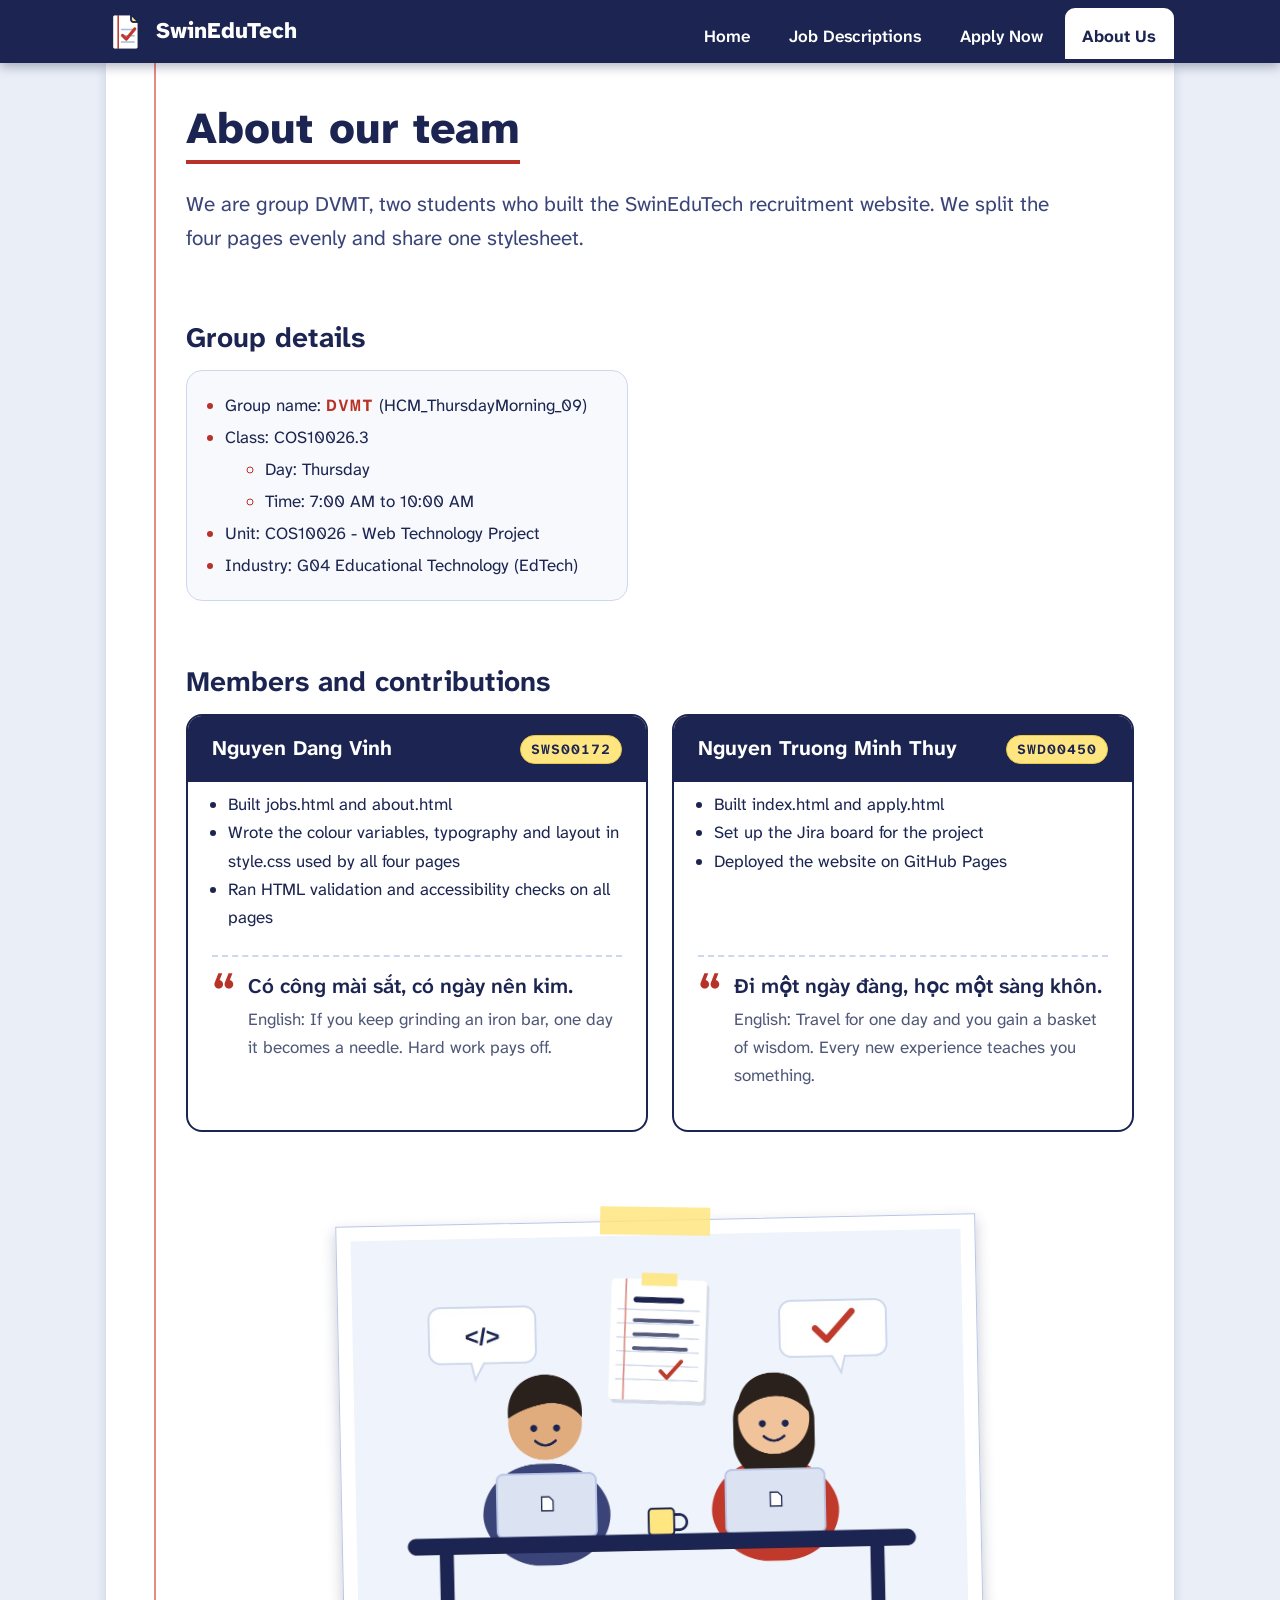
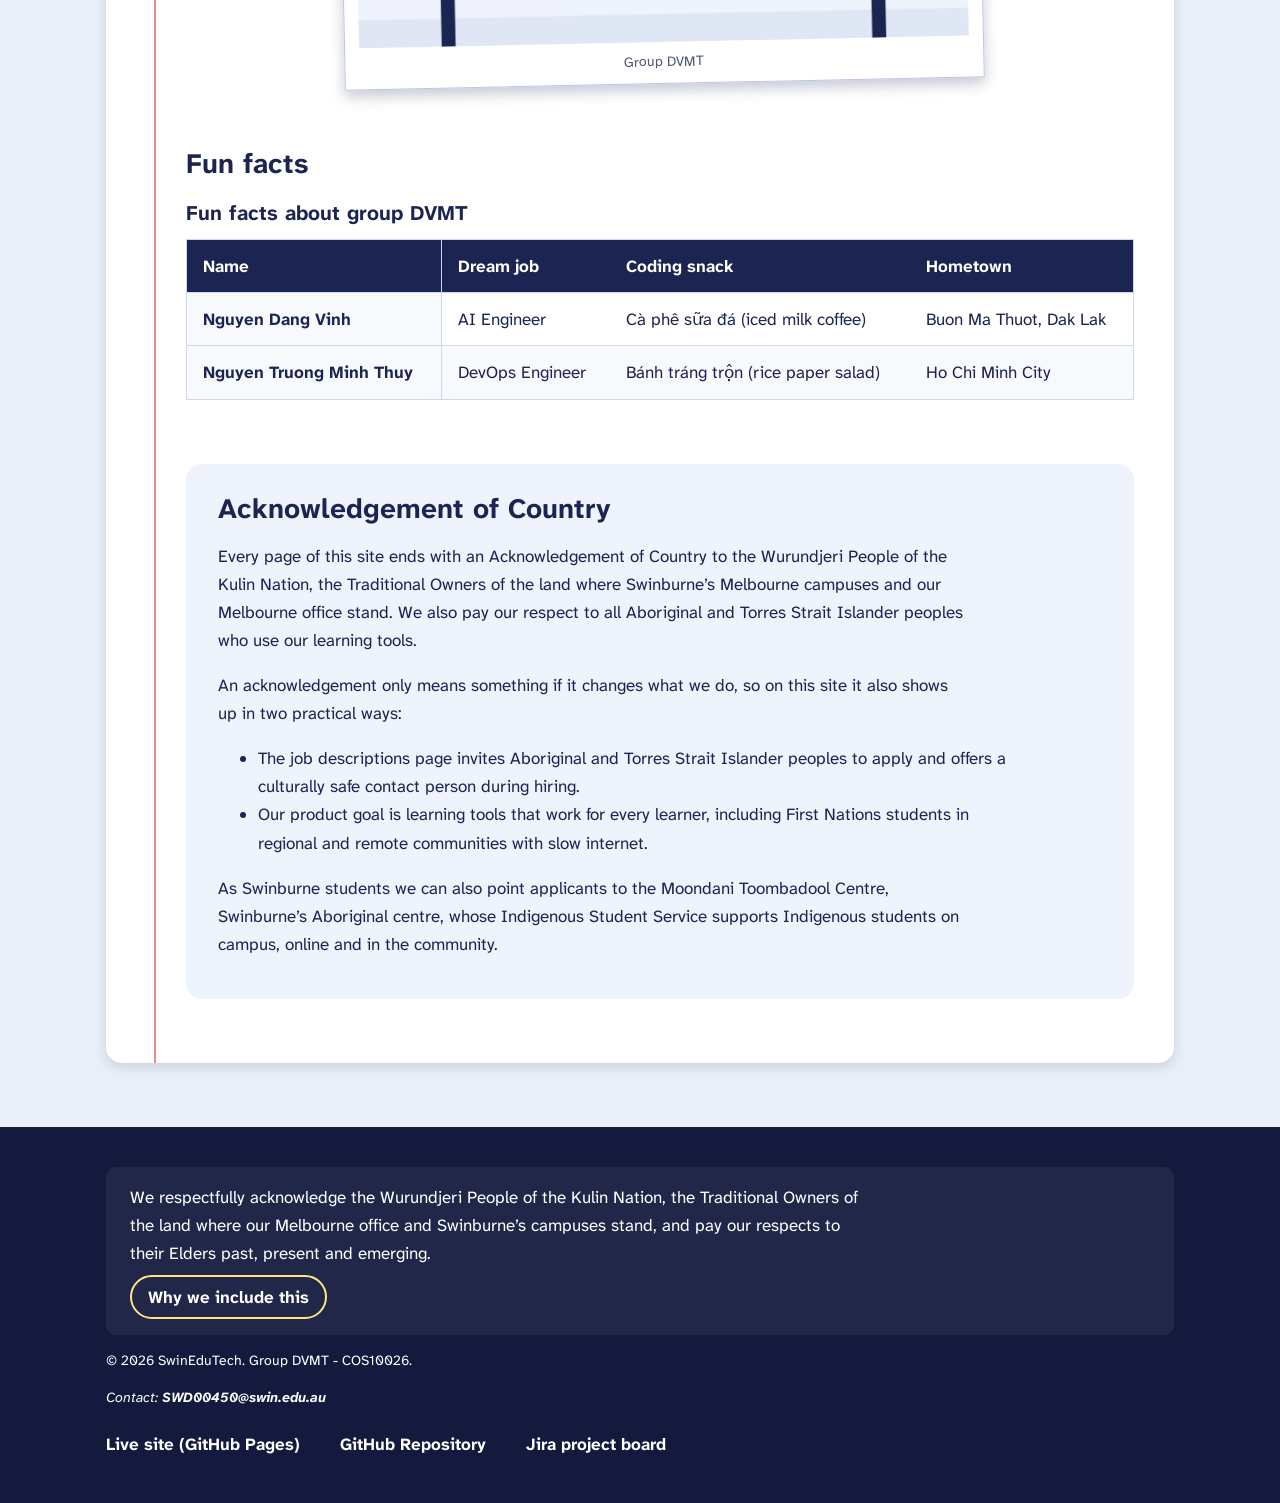
==== about.html @ c642e3eb "HCM-12: project2 folder structure from Part 1" ====
<!DOCTYPE html>
<html lang="en">
<head>
  <!-- About page. Author: Nguyen Dang Vinh (Group DVMT). References: MDN Web Docs, W3C WAI -->
  <meta charset="UTF-8">
  <meta name="viewport" content="width=device-width, initial-scale=1">
  <meta name="description" content="Meet group DVMT, the two Swinburne students who built the SwinEduTech recruitment website for COS10026 Web Technology Project.">
  <meta name="keywords" content="SwinEduTech, DVMT, about, team, COS10026, Swinburne">
  <meta name="author" content="Nguyen Dang Vinh">
  <meta name="theme-color" content="#1c2551">
  <link rel="canonical" href="https://nguyentruongminhthuy.github.io/web_cos10026/about.html">
  <title>SwinEduTech - About Us</title>

  <!-- Favicon -->
  <link rel="icon" href="images/logo.png" type="image/png">
  <link rel="icon" href="images/logo.svg" type="image/svg+xml">
  <link rel="apple-touch-icon" href="images/apple-touch-icon.png">

  <!-- Fonts: Atkinson Hyperlegible (Braille Institute) -->
  <link rel="preconnect" href="https://fonts.googleapis.com">
  <link rel="preconnect" href="https://fonts.gstatic.com" crossorigin>
  <link href="https://fonts.googleapis.com/css2?family=Atkinson+Hyperlegible+Mono:wght@700&amp;family=Atkinson+Hyperlegible+Next:wght@400;600;700;800&amp;display=swap" rel="stylesheet">
  <link rel="stylesheet" href="styles/style.css">

  <!-- Embedded CSS -->
  <style>
    .members dd ul {
      padding-left: var(--space-md);
      margin: var(--space-sm) 0 0;
    }
  </style>
</head>

<body id="about-page">
  <a class="skip-link" href="#main-content">Skip to main content</a>

  <!-- Header section -->
  <header class="site-header">
    <div class="header-inner">
      <a href="index.html" class="brand">
        <img src="images/logo.png" alt="" width="40" height="40">
        <span translate="no">SwinEduTech</span>
      </a>
      <nav class="main-nav" aria-label="Main">
        <ul>
          <li><a href="index.html">Home</a></li>
          <li><a href="jobs.html">Job Descriptions</a></li>
          <li><a href="apply.html">Apply Now</a></li>
          <li><a href="about.html" aria-current="page">About Us</a></li>
        </ul>
      </nav>
    </div>
  </header>

  <main id="main-content">
    <h1>About our team</h1>
    <p class="lead">We are group DVMT, two students who built the SwinEduTech recruitment website. We split the four pages evenly and share one stylesheet.</p>

    <!-- Group details (nested list) -->
    <section class="group-info" aria-labelledby="group-heading">
      <h2 id="group-heading">Group details</h2>
      <ul>
        <!-- Inline CSS -->
        <li>Group name: <strong style="color: #b83227; font-family: var(--font-mono); letter-spacing: 1px;">DVMT</strong> (HCM_ThursdayMorning_09)</li>
        <li>Class: COS10026.3
          <ul>
            <li>Day: Thursday</li>
            <li>Time: 7:00 AM to 10:00 AM</li>
          </ul>
        </li>
        <li>Unit: COS10026 - Web Technology Project</li>
        <li>Industry: G04 Educational Technology (EdTech)</li>
      </ul>
    </section>

    <section aria-labelledby="members-heading">
      <h2 id="members-heading">Members and contributions</h2>
      <!-- Members (definition list) -->
      <dl class="members">
        <div class="member">
          <dt>Nguyen Dang Vinh <span class="student-id">SWS00172</span></dt>
          <dd>
            <ul>
              <li>Built jobs.html and about.html</li>
              <li>Wrote the colour variables, typography and layout in style.css used by all four pages</li>
              <li>Ran HTML validation and accessibility checks on all pages</li>
            </ul>
          </dd>
          <dd>
            <blockquote lang="vi">
              <p>Có công mài sắt, có ngày nên kim.</p>
            </blockquote>
            <p class="translation">English: If you keep grinding an iron bar, one day it becomes a needle. Hard work pays off.</p>
          </dd>
        </div>

        <div class="member">
          <dt>Nguyen Truong Minh Thuy <span class="student-id">SWD00450</span></dt>
          <dd>
            <ul>
              <li>Built index.html and apply.html</li>
              <li>Set up the Jira board for the project</li>
              <li>Deployed the website on GitHub Pages</li>
            </ul>
          </dd>
          <dd>
            <blockquote lang="vi">
              <p>Đi một ngày đàng, học một sàng khôn.</p>
            </blockquote>
            <p class="translation">English: Travel for one day and you gain a basket of wisdom. Every new experience teaches you something.</p>
          </dd>
        </div>
      </dl>
    </section>

    <!-- Group photo -->
    <figure class="group-photo">
      <img src="images/group-photo.jpg" alt="Illustration of Nguyen Dang Vinh and Nguyen Truong Minh Thuy working on laptops at the same desk" width="640" height="431" loading="lazy">
      <figcaption>Group DVMT</figcaption>
    </figure>

    <!-- Fun facts table -->
    <section aria-labelledby="facts-heading">
      <h2 id="facts-heading">Fun facts</h2>
      <div class="table-wrap" tabindex="0" role="region" aria-label="Fun facts table">
        <table class="data-table">
          <caption>Fun facts about group DVMT</caption>
          <thead>
            <tr>
              <th scope="col">Name</th>
              <th scope="col">Dream job</th>
              <th scope="col">Coding snack</th>
              <th scope="col">Hometown</th>
            </tr>
          </thead>
          <tbody>
            <tr>
              <th scope="row">Nguyen Dang Vinh</th>
              <td>AI Engineer</td>
              <td><span lang="vi">Cà phê sữa đá</span> (iced milk coffee)</td>
              <td>Buon Ma Thuot, Dak Lak</td>
            </tr>
            <tr>
              <th scope="row">Nguyen Truong Minh Thuy</th>
              <td>DevOps Engineer</td>
              <td><span lang="vi">Bánh tráng trộn</span> (rice paper salad)</td>
              <td>Ho Chi Minh City</td>
            </tr>
          </tbody>
        </table>
      </div>
    </section>

    <!-- Acknowledgement of Country -->
    <section class="country" aria-labelledby="country-heading">
      <h2 id="country-heading">Acknowledgement of Country</h2>
      <p>Every page of this site ends with an Acknowledgement of Country to the Wurundjeri People of the Kulin Nation, the Traditional Owners of the land where Swinburne’s Melbourne campuses and our Melbourne office stand. We also pay our respect to all Aboriginal and Torres Strait Islander peoples who use our learning tools.</p>
      <p>An acknowledgement only means something if it changes what we do, so on this site it also shows up in two practical ways:</p>
      <ul>
        <li>The job descriptions page invites Aboriginal and Torres Strait Islander peoples to apply and offers a culturally safe contact person during hiring.</li>
        <li>Our product goal is learning tools that work for every learner, including First Nations students in regional and remote communities with slow internet.</li>
      </ul>
      <p>As Swinburne students we can also point applicants to the Moondani Toombadool Centre, Swinburne’s Aboriginal centre, whose Indigenous Student Service supports Indigenous students on campus, online and in the community.</p>
    </section>
  </main>

  <!-- Footer section -->
  <footer class="site-footer">
    <div class="acknowledgement">
      <p>We respectfully acknowledge the Wurundjeri People of the Kulin Nation, the Traditional Owners of the land where our Melbourne office and Swinburne’s campuses stand, and pay our respects to their Elders past, present and emerging. <a href="about.html#country-heading">Why we include this</a></p>
    </div>
    <p>&copy; 2026 SwinEduTech. Group DVMT - COS10026.</p>
    <p class="contact">Contact: <a href="mailto:SWD00450@swin.edu.au">SWD00450@swin.edu.au</a></p>
    <ul>
      <li><a href="https://nguyentruongminhthuy.github.io/web_cos10026/">Live site (GitHub Pages)</a></li>
      <li><a href="https://github.com/nguyentruongminhthuy/web_cos10026">GitHub Repository</a></li>
      <li><a href="https://student-team-dvj5yzgb.atlassian.net/jira/software/projects/KAN/boards/2">Jira project board</a></li>
    </ul>
  </footer>
</body>
</html>
---- styles/style.css ----
/* SwinEduTech stylesheet
   References: W3C WAI Tutorials */

/* Variables */
:root {
  --ink: #1c2551;
  --ink-soft: #3a4478;
  --ink-muted: #4f5878;
  --ink-dark: #131a3d;
  --red: #b83227;
  --red-line: #e58b82;
  --rule: #cdd8ee;
  --paper: #ffffff;
  --paper-tint: #f7f9fd;
  --desk: #e9eef7;
  --sticky: #ffe680;
  --sticky-edge: #e9c84a;

  --font-main: "Atkinson Hyperlegible Next", "Segoe UI", Arial, sans-serif;
  --font-mono: "Atkinson Hyperlegible Mono", Consolas, "Courier New", monospace;

  --text-sm: 0.875rem;
  --text-base: 1.0625rem;
  --text-lg: 1.3rem;
  --text-xl: 1.75rem;
  --text-xxl: 2.75rem;

  --space-xs: 0.25rem;
  --space-sm: 0.5rem;
  --space-md: 1rem;
  --space-lg: 1.5rem;
  --space-xl: 2.5rem;
  --space-xxl: 4rem;

  --max-width: 1100px;
  --page-width: 1068px;
  --radius: 10px;
  --radius-lg: 16px;
}

/* Base */
* {
  box-sizing: border-box;
}

body {
  margin: 0;
  background-color: var(--desk);
  color: var(--ink);
  font-family: var(--font-main);
  font-size: var(--text-base);
  line-height: 1.65;
}

html {
  scroll-padding-top: 7.5rem;
}

img {
  display: block;
  max-width: 100%;
  height: auto;
}

/* Typography */
h1,
h2,
h3,
h4 {
  line-height: 1.2;
}

h1 {
  display: inline-block;
  margin: 0;
  padding-bottom: var(--space-xs);
  border-bottom: 4px solid var(--red);
  font-size: var(--text-xxl);
  font-weight: 800;
}

h1 + p {
  margin-top: var(--space-lg);
}

h2 {
  font-size: var(--text-xl);
  font-weight: 700;
  margin: var(--space-xxl) 0 var(--space-md);
}

h3 {
  font-size: var(--text-lg);
  font-weight: 700;
  margin: var(--space-lg) 0 var(--space-sm);
}

h4 {
  font-size: var(--text-base);
  font-weight: 700;
  margin: var(--space-md) 0 var(--space-xs);
}

p,
li,
dd {
  max-width: 68ch;
}

.lead {
  font-size: var(--text-lg);
  color: var(--ink-soft);
}

a {
  color: var(--ink);
  text-decoration-color: var(--red);
}

a:hover {
  color: var(--red);
}

.hint {
  margin: 0;
  font-size: var(--text-sm);
  color: var(--ink-muted);
}

.req {
  color: var(--red);
  font-weight: 800;
}

/* Header and navigation */
.site-header {
  position: sticky;
  top: 0;
  z-index: 50;
  background-color: var(--ink);
  color: #ffffff;
  box-shadow: 0 4px 10px rgba(19, 26, 61, 0.3);
}

.header-inner {
  max-width: var(--max-width);
  margin: 0 auto;
  padding: var(--space-sm) var(--space-md) 0;
  display: flex;
  flex-wrap: wrap;
  align-items: flex-end;
  justify-content: space-between;
  gap: 0 var(--space-lg);
}

.brand {
  display: flex;
  align-items: center;
  gap: 0.65rem;
  min-height: 44px;
  margin-bottom: 0.6rem;
  color: #ffffff;
  font-size: 1.4rem;
  font-weight: 800;
  text-decoration: none;
}

.brand:hover {
  color: var(--sticky);
}

.main-nav ul {
  list-style: none;
  margin: 0;
  padding: 0;
  display: flex;
  flex-wrap: wrap;
  gap: var(--space-xs);
}

.main-nav a {
  display: block;
  min-height: 44px;
  padding: 0.6rem 1.1rem;
  border-top: 4px solid transparent;
  border-bottom: 4px solid transparent;
  border-radius: var(--radius) var(--radius) 0 0;
  color: #ffffff;
  font-weight: 600;
  text-decoration: none;
}

.main-nav a:not([aria-current]):hover {
  background-color: rgba(255, 255, 255, 0.12);
}

.main-nav a[aria-current="page"] {
  background-color: var(--paper);
  border-top-color: var(--paper);
  border-bottom-color: var(--ink);
  color: var(--ink);
  font-weight: 700;
}

/* Main content */
main {
  position: relative;
  max-width: var(--page-width);
  margin: 0 auto var(--space-xxl);
  padding: var(--space-xl) var(--space-xl) var(--space-xxl) 5rem;
  background-color: var(--paper);
  border-radius: 0 0 var(--radius-lg) var(--radius-lg);
  box-shadow: 0 4px 12px rgba(28, 37, 81, 0.15);
}

main::before {
  content: "";
  position: absolute;
  top: 0;
  bottom: 0;
  left: 3rem;
  width: 2px;
  background-color: var(--red-line);
}

/* Footer */
.site-footer {
  background-color: var(--ink-dark);
  color: #ffffff;
  padding: var(--space-xl) var(--space-md) var(--space-lg);
}

.site-footer > * {
  max-width: var(--page-width);
  margin-left: auto;
  margin-right: auto;
}

.site-footer p {
  font-size: var(--text-sm);
}

.site-footer .contact {
  font-style: italic;
}

.site-footer ul {
  list-style: none;
  padding: 0;
  display: flex;
  flex-wrap: wrap;
  gap: var(--space-xs) var(--space-xl);
}

.site-footer a {
  color: #ffffff;
  font-weight: 700;
  text-decoration: none;
}

.site-footer a:hover {
  color: var(--sticky);
}

.site-footer li a {
  display: inline-block;
  padding: var(--space-xs) 0;
}

/* Acknowledgement of Country */
.acknowledgement {
  padding: var(--space-md) var(--space-lg);
  border-radius: var(--radius);
  background-color: rgba(255, 255, 255, 0.06);
}

.site-footer .acknowledgement p {
  margin: 0;
  font-size: var(--text-base);
}

.acknowledgement a {
  display: flex;
  align-items: center;
  width: fit-content;
  min-height: 44px;
  margin-top: var(--space-sm);
  padding: 0 var(--space-md);
  border: 2px solid var(--sticky);
  border-radius: 999px;
}

.acknowledgement a:hover {
  background-color: var(--sticky);
  color: var(--ink-dark);
}

/* Buttons */
.btn {
  display: inline-block;
  min-height: 44px;
  margin-top: var(--space-lg);
  padding: 0.6rem 1.4rem;
  background-color: var(--ink);
  color: #ffffff;
  border: 0;
  border-radius: var(--radius);
  box-shadow: 0 4px 0 var(--red);
  font-family: inherit;
  font-size: 1.05rem;
  font-weight: 700;
  text-decoration: none;
  transition: background-color 0.15s;
}

.btn:hover {
  background-color: #263170;
  color: #ffffff;
}

.btn:active {
  transform: translateY(3px);
  box-shadow: 0 1px 0 var(--red);
}

button.btn {
  margin-top: 0;
  cursor: pointer;
}

/* Tables (hex colours, hover) */
.table-wrap {
  overflow-x: auto;
}

.data-table {
  width: 100%;
  min-width: 520px;
  border: 1px solid #cdd8ee;
  border-collapse: collapse;
  background-color: #ffffff;
}

.data-table caption {
  padding-bottom: var(--space-sm);
  text-align: left;
  font-size: var(--text-lg);
  font-weight: 700;
}

.data-table th,
.data-table td {
  padding: 0.75rem var(--space-md);
  border-bottom: 1px solid #cdd8ee;
  text-align: left;
  vertical-align: top;
}

.data-table thead th {
  background-color: #1c2551;
  color: #ffffff;
}

.data-table thead th:first-child,
.data-table tbody th[scope="row"] {
  border-right: 1px solid #cdd8ee;
}

.data-table tbody th,
.data-table tbody tr:nth-child(even) td {
  background-color: #f7f9fd;
}

#about-page .data-table tbody tr:hover td,
#about-page .data-table tbody tr:hover th {
  background-color: #fff3b0;
}

.data-table a {
  margin: 0 -4px;
  padding: 2px 4px;
  border-radius: 4px;
  font-weight: 600;
  text-decoration: none;
}

.data-table a:hover,
.data-table a:focus-visible {
  background-color: #fff3b0;
  color: #1c2551;
}

.data-table tfoot th,
.data-table tfoot td {
  background-color: #e4eaf6;
  border-top: 2px solid #1c2551;
  font-weight: 700;
}

/* Home page: background graphic */
.welcome-hero {
  display: grid;
  grid-template-columns: repeat(auto-fit, minmax(18rem, 1fr));
  gap: var(--space-lg) var(--space-xl);
  align-items: center;
  margin: var(--space-xl) 0 var(--space-xxl);
  padding: var(--space-xl);
  background-color: var(--paper-tint);
  background-image: url("images/pattern.svg");
  background-size: 96px 96px;
  border: 1px solid var(--rule);
  border-radius: var(--radius-lg);
}

.welcome-hero h2,
.search-container h2 {
  margin-top: 0;
}

.welcome-hero p {
  margin-bottom: 0;
}

.search-container {
  margin-bottom: var(--space-xl);
  padding: var(--space-lg);
  border: 2px solid var(--ink);
  border-radius: var(--radius-lg);
}

.search-container label {
  font-weight: 700;
}

.search-container .hint {
  margin-bottom: var(--space-sm);
}

.search-row {
  display: flex;
  flex-wrap: wrap;
  gap: var(--space-sm);
}

.search-row input {
  flex: 1 1 16rem;
  min-height: 44px;
  padding: 0 var(--space-md);
  border: 2px solid var(--ink-muted);
  border-radius: var(--radius);
  font: inherit;
}

.search-row input:hover {
  border-color: var(--ink);
}

.search-row input::placeholder {
  color: var(--ink-muted);
}

/* Jobs page: aside floated right, 25% width */
#jobs-page aside {
  position: sticky;
  top: 5rem;
  float: right;
  width: 25%;
  margin: var(--space-xl) 0 var(--space-lg) var(--space-lg);
  padding: var(--space-lg) var(--space-lg) var(--space-md);
  background-color: var(--sticky);
  border: 1px solid var(--sticky-edge);
  border-radius: 2px 2px 14px 2px;
  box-shadow: 0 6px 12px rgba(28, 37, 81, 0.2);
  transform: rotate(1.2deg);
}

#jobs-page aside::before {
  content: "";
  position: absolute;
  top: -12px;
  left: 50%;
  width: 84px;
  height: 24px;
  margin-left: -42px;
  background-color: rgba(255, 255, 255, 0.65);
  transform: rotate(-3deg);
}

/* Short screens: aside scrolls inside */
@media (min-width: 901px) and (max-height: 760px) {
  #jobs-page aside {
    max-height: calc(100vh - 6rem);
    overflow-y: auto;
  }

  #jobs-page aside::before {
    top: 0;
  }
}

#jobs-page aside h2 {
  margin: 0 0 var(--space-sm);
  font-size: var(--text-lg);
}

#jobs-page aside h3 {
  margin-top: var(--space-lg);
  padding-top: var(--space-md);
  border-top: 2px dashed rgba(28, 37, 81, 0.25);
  font-size: var(--text-base);
}

#jobs-page aside ul {
  padding-left: 1.1rem;
}

#jobs-page aside li::marker {
  color: var(--red);
}

#jobs-page aside p {
  font-size: var(--text-sm);
}

#jobs-page main > section {
  margin-right: calc(25% + 2rem);
}

/* Job card */
.job {
  margin-top: var(--space-xl);
  padding: 0 2rem 2rem;
  border: 1px solid var(--rule);
  border-radius: var(--radius-lg);
}

.job > h2 {
  margin: 0 0 var(--space-md);
  padding: var(--space-lg) 0 var(--space-md);
  border-bottom: 2px solid var(--red-line);
}

.job-meta {
  display: grid;
  grid-template-columns: repeat(auto-fit, minmax(10rem, 1fr));
  gap: 0 var(--space-lg);
  margin: 0 0 var(--space-lg);
}

.job-meta > div {
  padding: var(--space-sm) 0;
  border-bottom: 1px solid var(--rule);
}

.job-meta dt {
  font-size: var(--text-sm);
  color: var(--ink-muted);
}

.job-meta dd {
  margin: 0;
  font-weight: 700;
}

.job ol {
  padding-left: 1.6rem;
}

.job ol li::marker {
  color: var(--red);
  font-weight: 800;
}

.job li {
  margin-bottom: var(--space-xs);
}

.req-cols {
  display: grid;
  grid-template-columns: repeat(auto-fit, minmax(14rem, 1fr));
  gap: 0 var(--space-xl);
}

.req-cols ul {
  margin-top: 0;
  padding-left: 1.2rem;
}

.req-cols > div:first-child ul {
  list-style-type: square;
}

.req-cols > div:last-child ul {
  list-style-type: circle;
}

.req-cols > div:last-child h4 {
  color: var(--ink-muted);
}

/* Inclusion statement and Acknowledgement section */
.inclusion,
.country {
  margin-top: var(--space-xxl);
  padding: var(--space-xs) 2rem var(--space-lg);
  background-color: #eef3fc;
  border-radius: var(--radius-lg);
}

.inclusion h2,
.country h2 {
  margin-top: var(--space-lg);
}

.sources li {
  margin-bottom: var(--space-sm);
  font-size: var(--text-sm);
  overflow-wrap: break-word;
}

/* Apply page */
#apply-page main > p a {
  font-weight: 700;
  text-decoration: none;
}

.apply-form-container {
  margin-top: var(--space-xl);
}

/* Form layout: Grid */
.apply-form-container form > fieldset {
  display: grid;
  grid-template-columns: repeat(auto-fit, minmax(15rem, 1fr));
  gap: var(--space-md) var(--space-lg);
  min-width: 0;
  margin: 0 0 var(--space-xl);
  padding: var(--space-md) 1.75rem var(--space-lg);
  background-color: var(--paper-tint);
  border: 1px solid var(--rule);
  border-radius: var(--radius-lg);
}

.apply-form-container form > fieldset > legend {
  padding: 0.3rem 1rem;
  background-color: var(--ink);
  color: #ffffff;
  border-radius: var(--radius);
  font-size: 1.05rem;
  font-weight: 700;
}

.form-group {
  display: grid;
  gap: var(--space-xs);
  align-content: start;
}

.form-group label {
  font-weight: 700;
}

.wide {
  grid-column: 1 / -1;
}

.form-group input,
.form-group select,
.form-group textarea {
  width: 100%;
  min-height: 3rem;
  padding: var(--space-sm) var(--space-md);
  border: 2px solid var(--ink-muted);
  border-radius: var(--radius);
  background-color: #ffffff;
  color: var(--ink);
  font: inherit;
}

.form-group input:hover,
.form-group select:hover,
.form-group textarea:hover {
  border-color: var(--ink);
}

.form-group textarea {
  min-height: 7.5rem;
  resize: vertical;
}

/* Radio and checkbox chips */
.apply-form-container .choices {
  display: flex;
  flex-wrap: wrap;
  gap: var(--space-sm);
  grid-column: 1 / -1;
  min-width: 0;
  margin: 0;
  padding: 0;
  border: 0;
}

.choices legend {
  padding: 0 0 var(--space-xs);
  font-weight: 700;
}

.choices .hint {
  flex-basis: 100%;
}

.choices label {
  display: flex;
  align-items: center;
  gap: 0.6rem;
  min-height: 44px;
  padding: 0 1.1rem 0 0.85rem;
  background-color: #ffffff;
  border: 2px solid var(--rule);
  border-radius: 999px;
  cursor: pointer;
}

.choices label:hover {
  border-color: var(--ink);
}

.choices input {
  width: 1.25rem;
  height: 1.25rem;
  margin: 0;
  accent-color: var(--ink);
}

.apply-form-container form > button {
  min-width: 15rem;
}

/* About page (hex colours) */
.group-info > ul {
  display: inline-block;
  margin: 0;
  padding: var(--space-md) var(--space-xl) var(--space-md) 2.4rem;
  background-color: #f7f9fd;
  border: 1px solid #cdd8ee;
  border-radius: var(--radius-lg);
}

.group-info li {
  margin: var(--space-xs) 0;
}

.group-info li::marker {
  color: #b83227;
}

/* Member cards */
.members {
  display: grid;
  grid-template-columns: repeat(auto-fit, minmax(18rem, 1fr));
  gap: 0 var(--space-lg);
  margin: 0;
}

/* Subgrid: name, contributions and quote line up across cards */
.member {
  display: grid;
  grid-row: span 3;
  grid-template-rows: subgrid;
  margin-bottom: var(--space-lg);
  overflow: hidden;
  background-color: #ffffff;
  border: 2px solid #1c2551;
  border-radius: var(--radius-lg);
  transition: transform 0.2s, box-shadow 0.2s;
}

.member:hover {
  transform: translateY(-3px);
  box-shadow: 0 8px 0 #b83227;
}

.members dt {
  display: flex;
  flex-wrap: wrap;
  align-items: center;
  justify-content: space-between;
  gap: var(--space-sm);
  padding: var(--space-md) var(--space-lg);
  background-color: #1c2551;
  color: #ffffff;
  font-size: var(--text-lg);
  font-weight: 700;
}

.members dd {
  margin: 0;
  padding: 0 var(--space-lg);
}

.members dd:last-of-type {
  padding-bottom: var(--space-lg);
}

/* Student ID */
.student-id {
  padding: 2px 10px;
  background-color: #ffe680;
  color: #1c2551;
  border: 1px solid #e9c84a;
  border-radius: 999px;
  font-family: var(--font-mono);
  font-size: var(--text-sm);
  font-weight: 700;
  letter-spacing: 1px;
}

.members blockquote {
  position: relative;
  margin: var(--space-lg) 0 var(--space-xs);
  padding: var(--space-md) 0 0 2.25rem;
  border-top: 2px dashed #cdd8ee;
  font-size: var(--text-lg);
  font-weight: 600;
  line-height: 1.35;
}

.members blockquote::before {
  content: "\201C";
  position: absolute;
  left: 0;
  top: 0.55rem;
  font-size: 3.25rem;
  line-height: 1;
  color: #b83227;
}

.members blockquote p {
  margin: 0;
}

.translation {
  margin-top: var(--space-xs);
  padding-left: 2.25rem;
  color: #4f5878;
}

/* Bordered group photo */
.group-photo {
  position: relative;
  max-width: 640px;
  margin: var(--space-xxl) auto var(--space-xl);
  padding: 14px 14px 10px;
  background-color: #ffffff;
  border: 1px solid #b9c6e6;
  box-shadow: 0 6px 14px rgba(28, 37, 81, 0.25);
  transform: rotate(-1.2deg);
}

.group-photo::before {
  content: "";
  position: absolute;
  top: -14px;
  left: 50%;
  width: 110px;
  height: 28px;
  margin-left: -55px;
  background-color: rgba(255, 230, 128, 0.85);
  transform: rotate(2deg);
}

.group-photo figcaption {
  padding-top: var(--space-sm);
  text-align: center;
  font-size: var(--text-sm);
  color: #4f5878;
}

/* Accessibility */
.skip-link {
  position: absolute;
  top: -100px;
  left: var(--space-md);
  z-index: 100;
  padding: var(--space-sm) var(--space-md);
  background-color: var(--sticky);
  color: var(--ink);
  font-weight: 700;
}

.skip-link:focus {
  top: 0;
}

a:focus-visible,
button:focus-visible,
.table-wrap:focus-visible {
  outline: 3px solid var(--red);
  outline-offset: 2px;
}

/* Form fields */
input:focus-visible,
select:focus-visible,
textarea:focus-visible {
  outline: 3px solid var(--ink);
  outline-offset: -2px;
}

.site-header a:focus-visible,
.site-footer a:focus-visible {
  outline-color: var(--sticky);
}

/* Reduced motion */
@media (prefers-reduced-motion: reduce) {
  * {
    transition: none !important;
  }

  .member:hover,
  .btn:active {
    transform: none;
  }
}

/* Responsive: tablet */
@media (max-width: 900px) {
  h1 {
    font-size: 2.25rem;
  }

  h2 {
    font-size: 1.5rem;
  }

  #jobs-page aside {
    position: relative;
    top: 0;
    float: none;
    width: auto;
    margin: var(--space-xl) var(--space-sm) var(--space-lg);
    transform: rotate(0.6deg);
  }

  #jobs-page main > section {
    margin-right: 0;
  }
}

/* Responsive: small tablet */
@media (max-width: 640px) {
  html {
    scroll-padding-top: 0;
  }

  .site-header {
    position: static;
    box-shadow: none;
  }

  main {
    margin-bottom: 0;
    padding: var(--space-lg) var(--space-md) var(--space-xl) 1.6rem;
    border-radius: 0;
  }

  main::before {
    left: 0.75rem;
  }

  .welcome-hero,
  .search-container {
    padding: var(--space-lg);
  }

  .job {
    padding: 0 var(--space-md) var(--space-lg);
  }

  .inclusion,
  .country {
    padding: var(--space-xs) var(--space-md) var(--space-md);
  }

  .group-info > ul {
    display: block;
    padding-right: var(--space-md);
  }

  .group-photo {
    transform: none;
  }
}

/* Responsive: phone */
@media (max-width: 480px) {
  .header-inner {
    padding-bottom: var(--space-sm);
  }

  .main-nav {
    width: 100%;
  }

  .main-nav ul {
    display: grid;
    grid-template-columns: 1fr 1fr;
  }

  .main-nav a {
    text-align: center;
  }

  .welcome-hero,
  .members,
  .req-cols,
  .apply-form-container form > fieldset {
    grid-template-columns: minmax(0, 1fr);
  }

  .apply-form-container form > fieldset {
    padding: var(--space-md);
  }

  .members dt,
  .members dd {
    padding-left: var(--space-md);
    padding-right: var(--space-md);
  }

  .apply-form-container form > button,
  .search-row button {
    width: 100%;
  }
}
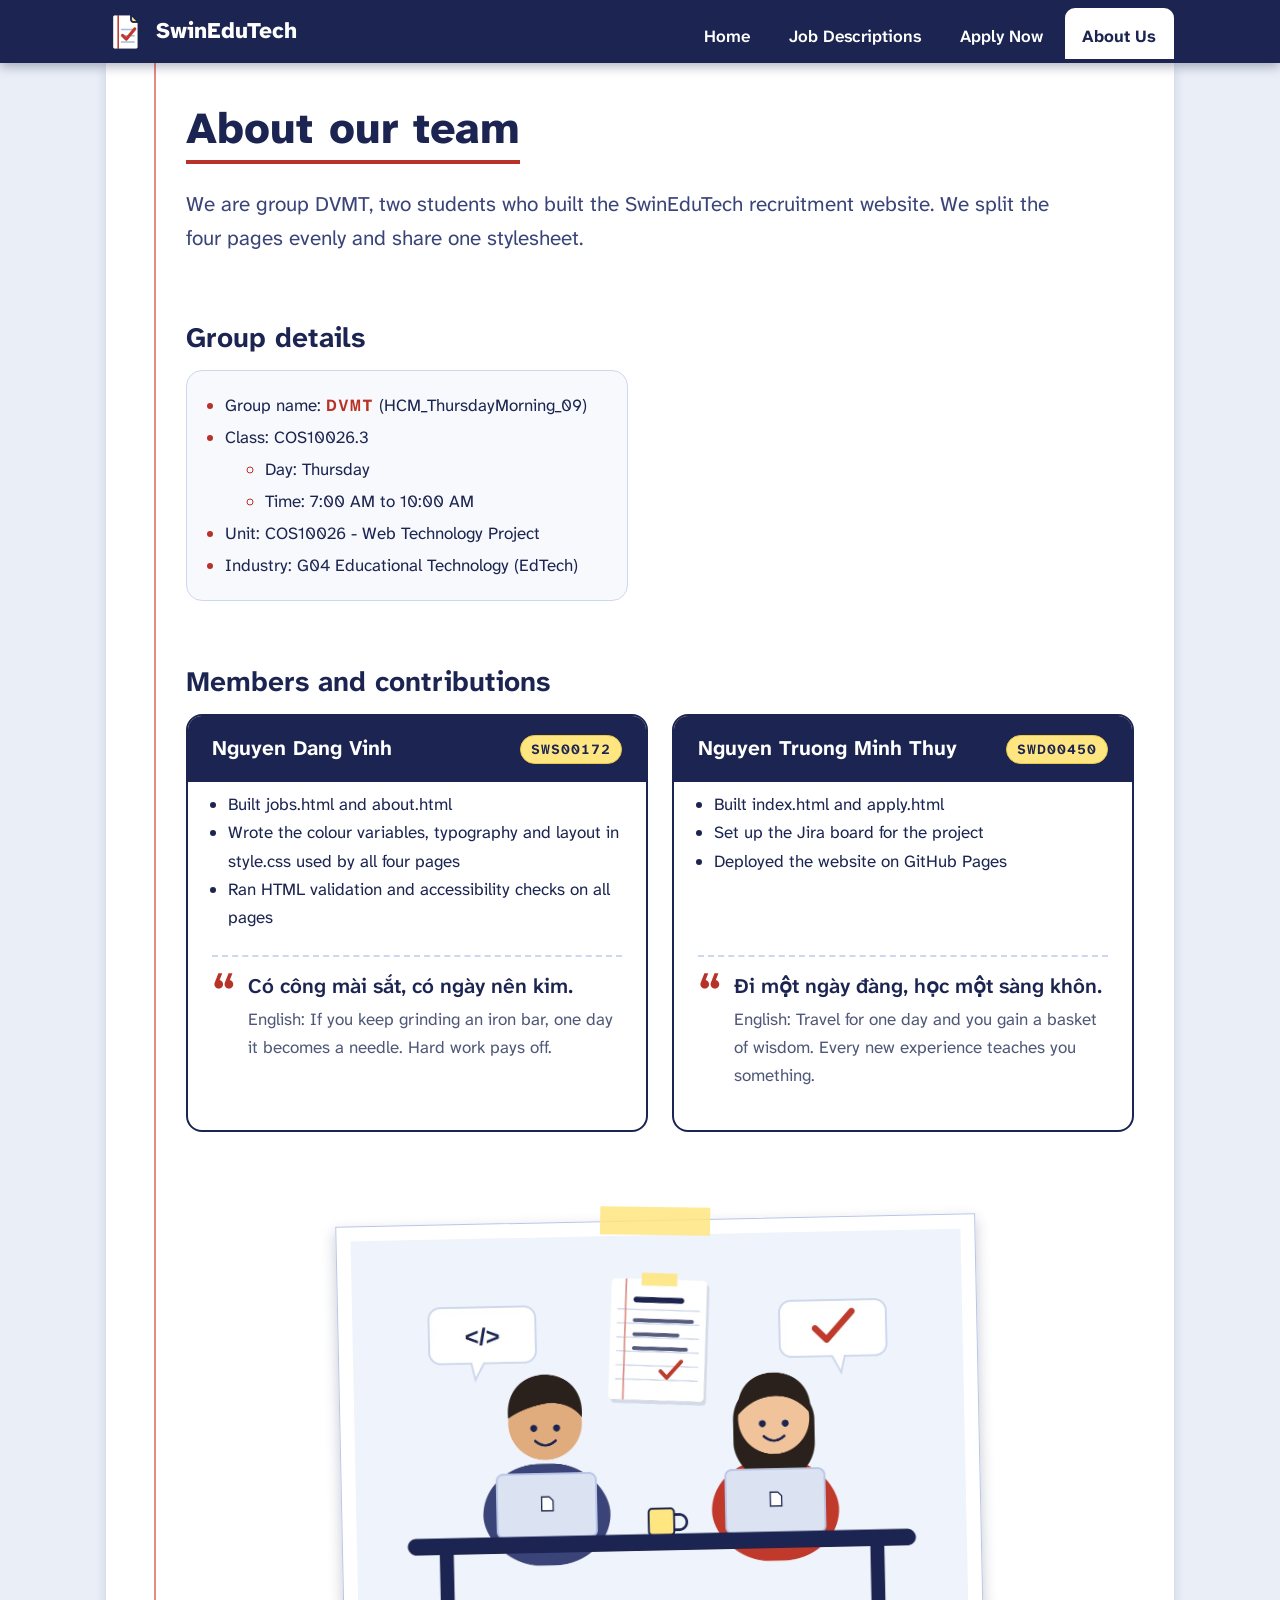
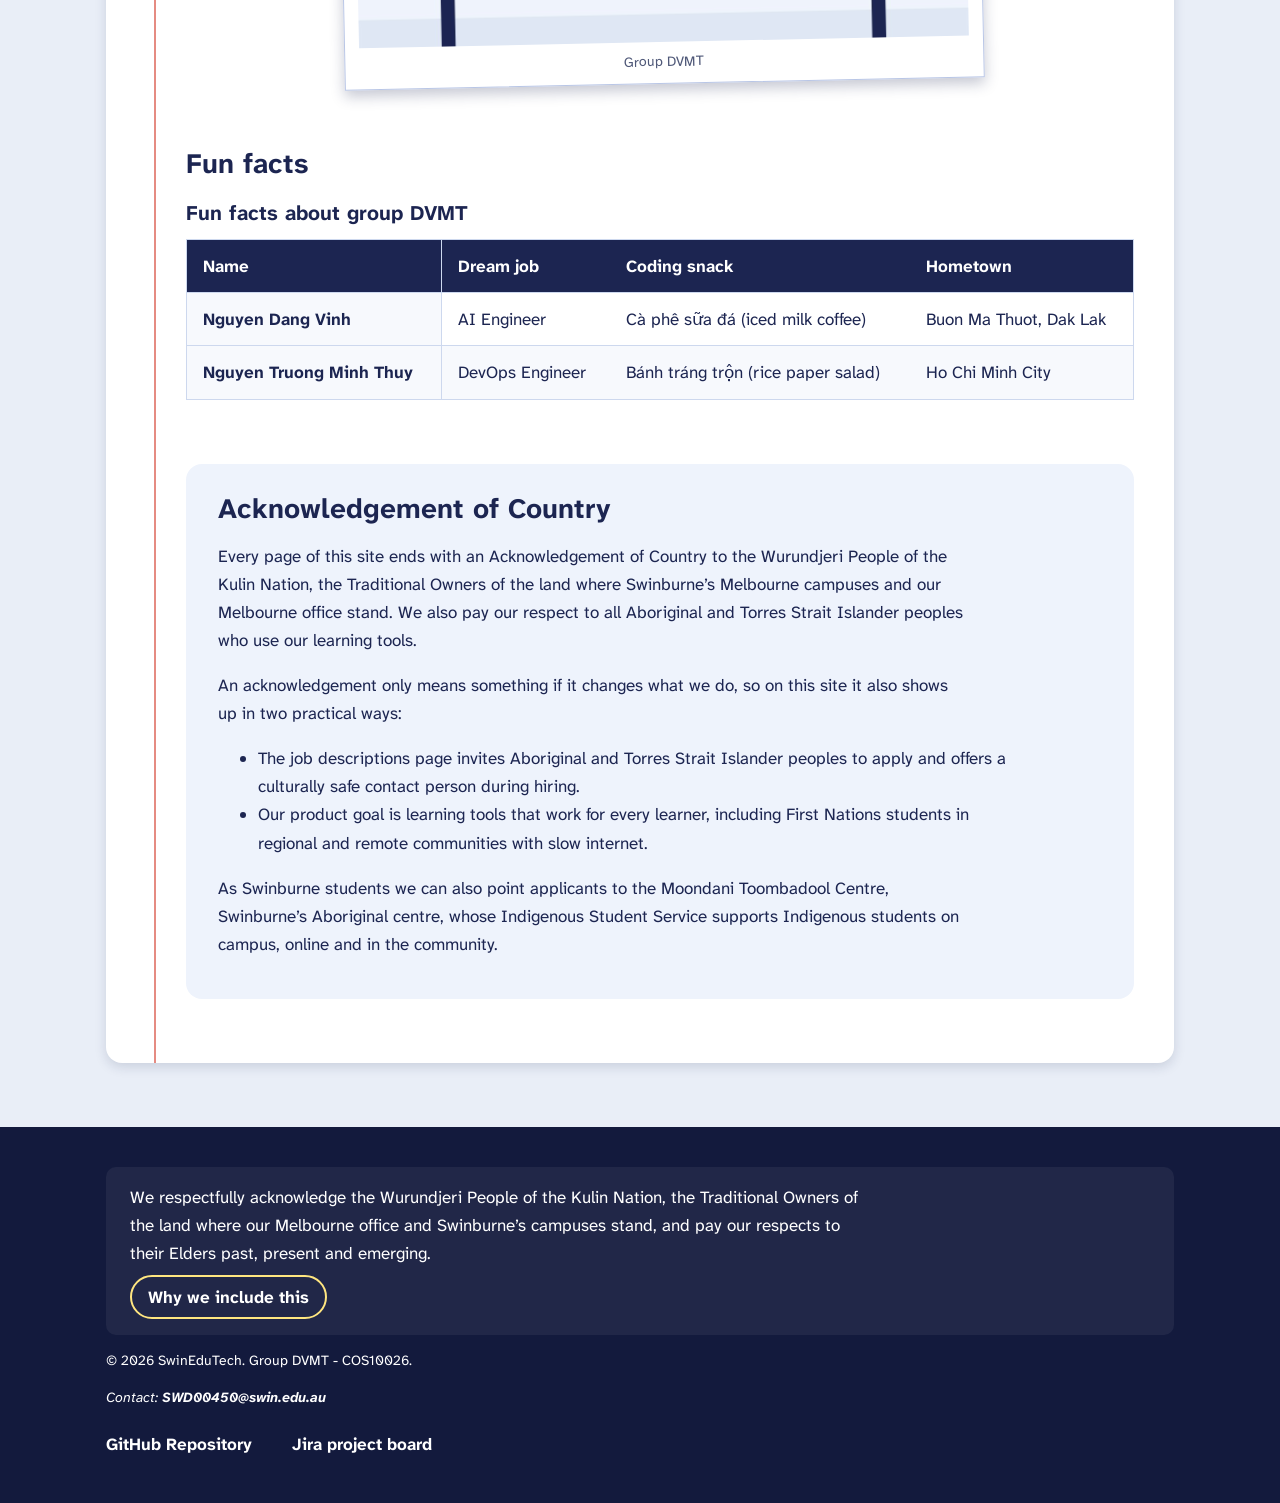
==== commit bb95c4af: "HCM-19: point links to the new GitHub repo and Jira board, drop GitHub Pages" ====
--- a/about.html
+++ b/about.html
@@ -8,7 +8,6 @@
   <meta name="keywords" content="SwinEduTech, DVMT, about, team, COS10026, Swinburne">
   <meta name="author" content="Nguyen Dang Vinh">
   <meta name="theme-color" content="#1c2551">
-  <link rel="canonical" href="https://nguyentruongminhthuy.github.io/web_cos10026/about.html">
   <title>SwinEduTech - About Us</title>
 
   <!-- Favicon -->
@@ -37,13 +36,13 @@
   <!-- Header section -->
   <header class="site-header">
     <div class="header-inner">
-      <a href="index.html" class="brand">
+      <a href="index.php" class="brand">
         <img src="images/logo.png" alt="" width="40" height="40">
         <span translate="no">SwinEduTech</span>
       </a>
       <nav class="main-nav" aria-label="Main">
         <ul>
-          <li><a href="index.html">Home</a></li>
+          <li><a href="index.php">Home</a></li>
           <li><a href="jobs.html">Job Descriptions</a></li>
           <li><a href="apply.html">Apply Now</a></li>
           <li><a href="about.html" aria-current="page">About Us</a></li>
@@ -172,9 +171,8 @@
     <p>&copy; 2026 SwinEduTech. Group DVMT - COS10026.</p>
     <p class="contact">Contact: <a href="mailto:SWD00450@swin.edu.au">SWD00450@swin.edu.au</a></p>
     <ul>
-      <li><a href="https://nguyentruongminhthuy.github.io/web_cos10026/">Live site (GitHub Pages)</a></li>
-      <li><a href="https://github.com/nguyentruongminhthuy/web_cos10026">GitHub Repository</a></li>
-      <li><a href="https://student-team-dvj5yzgb.atlassian.net/jira/software/projects/KAN/boards/2">Jira project board</a></li>
+      <li><a href="https://github.com/NDVinh25050803/cos10026-project2">GitHub Repository</a></li>
+      <li><a href="https://cos10026group9.atlassian.net/jira/software/projects/HCM/boards/5">Jira project board</a></li>
     </ul>
   </footer>
 </body>
